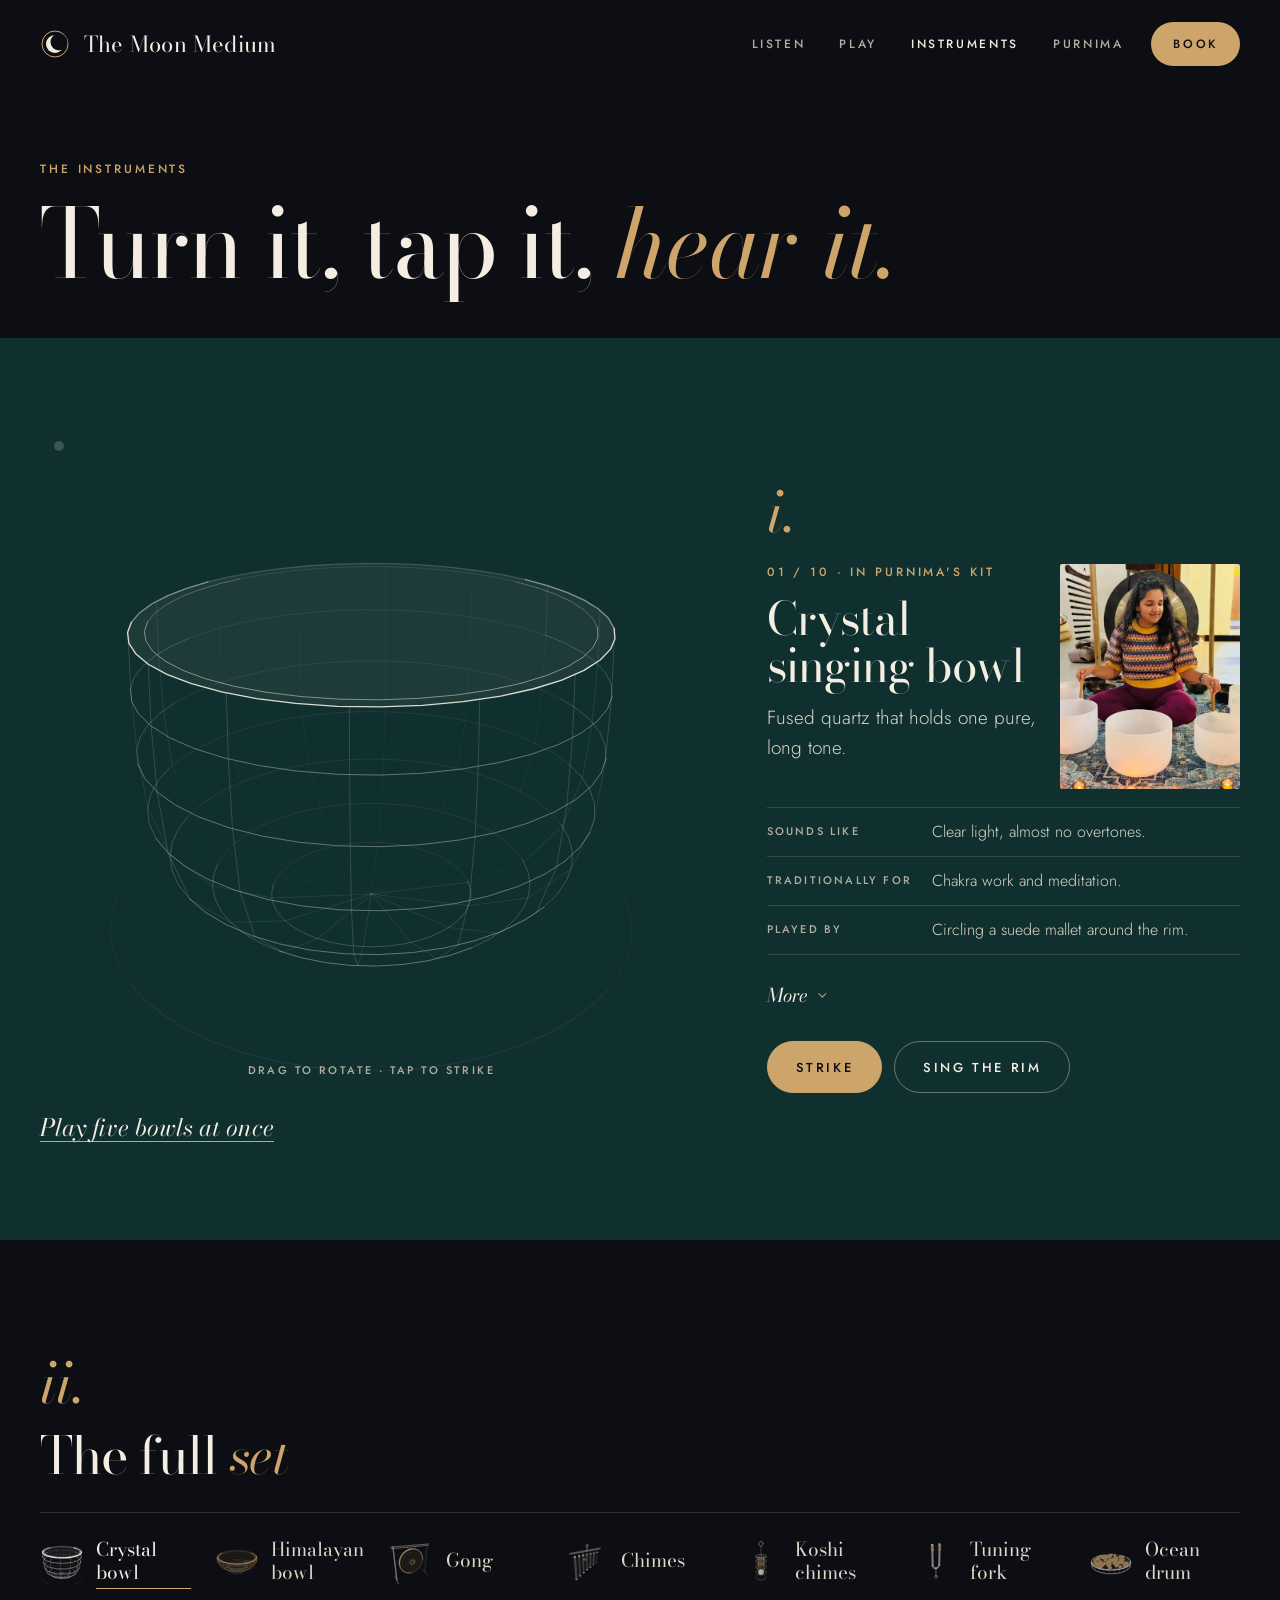
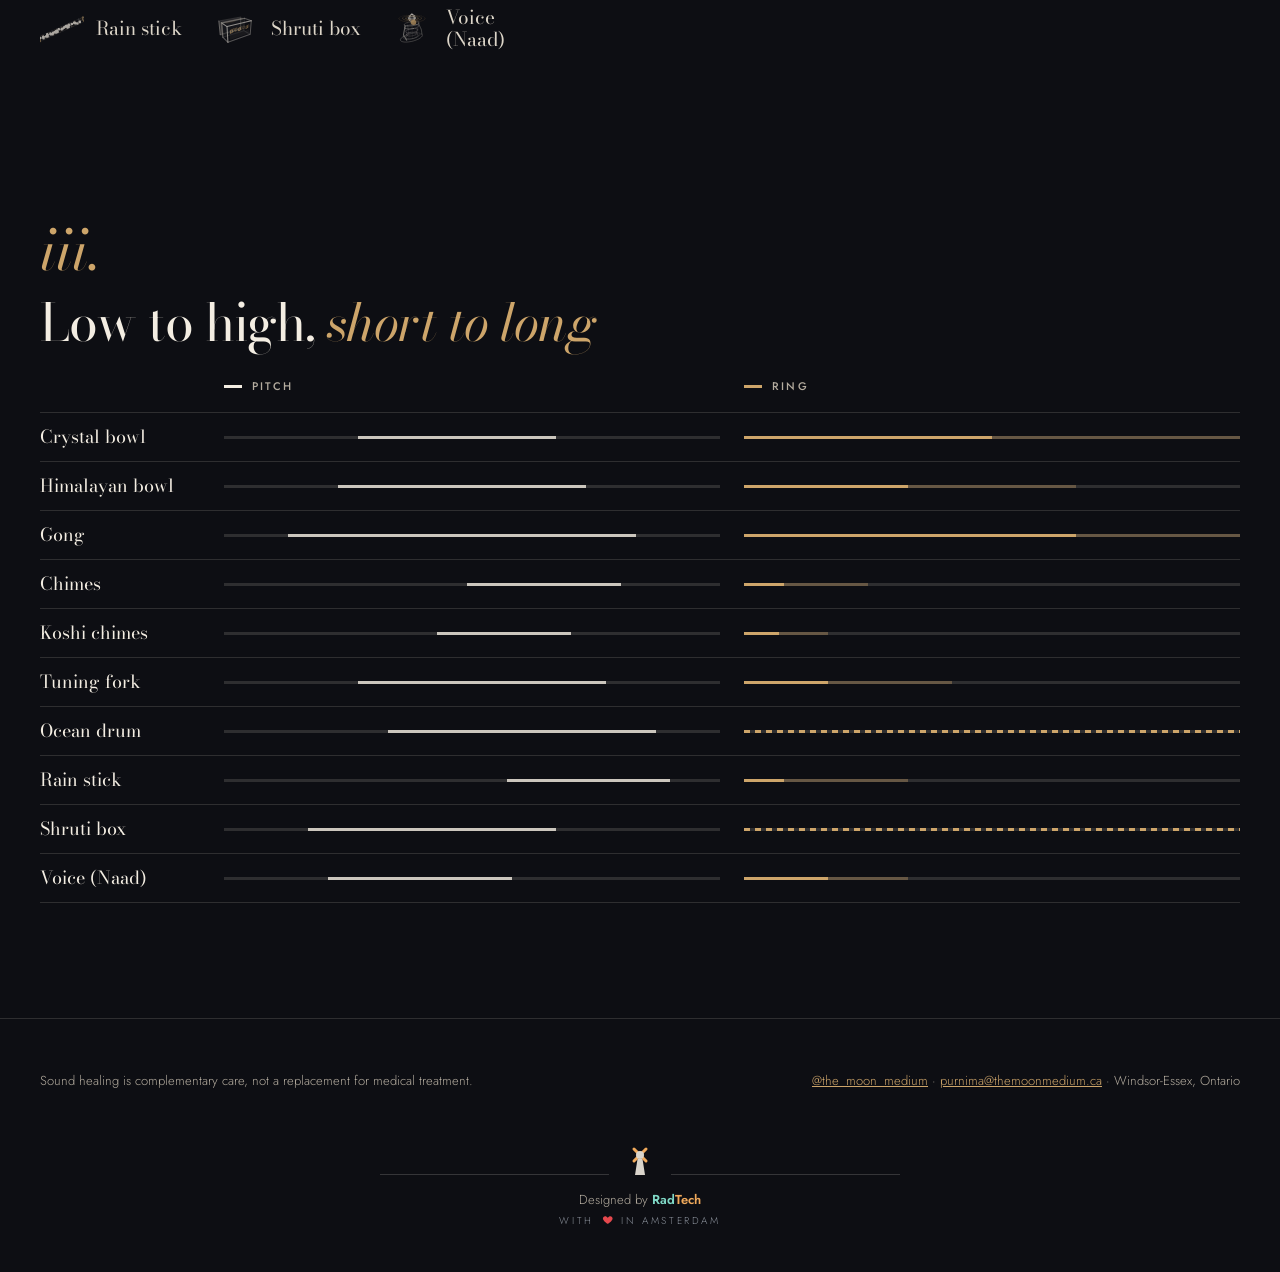
==== instruments.html @ c19d8ddb "The Moon Medium: sound healing site for Purnima Ranawat" ====
<!doctype html><html lang="en"><head>
<meta charset="utf-8"><meta name="viewport" content="width=device-width, initial-scale=1">
<title>Instruments · The Moon Medium</title>
<meta name="description" content="Turn, tap and hear the instruments of a sound bath: crystal and Himalayan singing bowls, gong, chimes, koshi, tuning fork, ocean drum, rain stick, shruti box and voice.">
<meta name="theme-color" content="#0D0E13">
<link rel="icon" href="assets/img/moon.svg" type="image/svg+xml">
<script>document.documentElement.classList.add('js')</script>
<link rel="preconnect" href="https://fonts.googleapis.com"><link rel="preconnect" href="https://fonts.gstatic.com" crossorigin>
<link rel="stylesheet" href="https://fonts.googleapis.com/css2?family=Bodoni+Moda:ital,opsz,wght@0,6..96,400;0,6..96,500;1,6..96,400&amp;family=Jost:wght@300;400;500&amp;display=swap">
<link rel="stylesheet" href="assets/css/base.css"><link rel="stylesheet" href="assets/css/radtech-credit.css"><link rel="stylesheet" href="assets/css/instruments.css">
</head><body>
<a class="skip" href="#main">Skip to content</a>
<header class="site-header"><div class="wrap">
<a class="brand" href="index.html" aria-label="The Moon Medium, home"><svg width="30" height="30" viewBox="0 0 30 30" aria-hidden="true"><circle cx="15" cy="15" r="13" fill="none" stroke="#CDA56A" stroke-width="1"/><circle cx="15" cy="15" r="9" fill="#F3EDE2"/><circle cx="19" cy="13" r="8.5" fill="#0D0E13"/></svg><span>The Moon Medium</span><i class="sound-dot" aria-hidden="true"></i></a>
<nav class="nav" aria-label="Main"><a href="index.html">Listen</a><a href="play.html">Play</a><a href="instruments.html">Instruments</a><a href="purnima.html">Purnima</a><a class="cta" href="lessons.html">Book</a></nav>
</div></header>
<main id="main" class="inst-page">

<section class="wrap inst-hero">
<p class="i-label">The instruments</p>
<h1>Turn it, tap it, <em>hear it.</em></h1>
</section>

<section class="band" aria-label="Featured instrument">
<div class="wrap feature">
<div class="stage-col">
<div class="stage" id="stage" tabindex="0" role="button" aria-label="Crystal singing bowl, 3D model. Drag or use the arrow keys to rotate. Press Enter to strike.">
<canvas id="cv" aria-hidden="true"></canvas>
<i class="stage-moon" aria-hidden="true"></i>
<p class="stage-hint" aria-hidden="true">Drag to rotate · tap to strike</p>
</div>
<a class="i-link" href="play.html">Play five bowls at once</a>
</div>

<div class="panel">
<p class="i-num" aria-hidden="true">i.</p>
<p class="sr-only" id="inst-status" role="status"></p>

<article class="inst on" id="crystal" data-id="crystal" data-model="crystal" data-kind="crystal" data-freq="261.63" data-decay="10" data-sing>
<div class="inst-top"><div>
<p class="inst-num">01 / 10 · In Purnima's kit</p>
<h2>Crystal singing bowl</h2>
<p class="inst-intro">Fused quartz that holds one pure, long tone.</p>
</div>
<img class="inst-ph" src="assets/img/ig/portrait/091-s.webp" srcset="assets/img/ig/portrait/091-s.webp 450w, assets/img/ig/portrait/091.webp 788w" sizes="(min-width: 880px) 180px, 120px" width="180" height="225" loading="lazy" decoding="async" alt="Purnima playing crystal bowls under a gong frame, candles lit">
</div>
<dl class="inst-dl">
<dt>Sounds like</dt><dd>Clear light, almost no overtones.</dd>
<dt>Traditionally for</dt><dd>Chakra work and meditation.</dd>
<dt>Played by</dt><dd>Circling a suede mallet around the rim.</dd>
</dl>
<details class="more"><summary>More</summary>
<p>Quartz fused at high heat and spun in a mould; size and wall thickness set the note. Purnima uses crystal bowls in her sound baths.</p>
</details>
</article>

<article class="inst" id="himalayan" data-id="himalayan" data-model="himalayan" data-kind="himalayan" data-freq="196" data-decay="10" data-sing>
<div class="inst-top"><div>
<p class="inst-num">02 / 10 · In Purnima's kit</p>
<h2>Himalayan singing bowl</h2>
<p class="inst-intro">A metal standing bell, warm and full of overtones.</p>
</div>
<img class="inst-ph" src="assets/img/ig/space/105-s.webp" srcset="assets/img/ig/space/105-s.webp 450w, assets/img/ig/space/105.webp 720w" sizes="(min-width: 880px) 180px, 120px" width="180" height="225" loading="lazy" decoding="async" alt="Himalayan bowls from above on a rug, scattered with flowers">
</div>
<dl class="inst-dl">
<dt>Sounds like</dt><dd>Layered tones that shimmer and beat.</dd>
<dt>Traditionally for</dt><dd>Marking the start and end of meditation.</dd>
<dt>Played by</dt><dd>A padded strike, or rubbing the rim.</dd>
</dl>
<details class="more"><summary>More</summary>
<p>Usually copper and tin bronze, hand hammered or cast in Nepal and northern India. In sound baths they are played around the body, sometimes placed on it.</p>
</details>
</article>

<article class="inst" id="gong" data-id="gong" data-model="gong" data-kind="gong" data-freq="70" data-decay="14">
<div class="inst-top"><div>
<p class="inst-num">03 / 10 · In Purnima's kit</p>
<h2>Gong</h2>
<p class="inst-intro">A bronze disc that swells from a hum into a wave.</p>
</div>
<img class="inst-ph" src="assets/img/ig/portrait/099-s.webp" srcset="assets/img/ig/portrait/099-s.webp 451w, assets/img/ig/portrait/099.webp 640w" sizes="(min-width: 880px) 180px, 120px" width="180" height="225" loading="lazy" decoding="async" alt="Purnima outdoors before a gong on a wooden frame">
</div>
<dl class="inst-dl">
<dt>Sounds like</dt><dd>Deep, wide, and slow to fade.</dd>
<dt>Traditionally for</dt><dd>Ceremony, temple ritual and deep rest.</dd>
<dt>Played by</dt><dd>Soft felt mallet, built up in layers.</dd>
</dl>
<details class="more"><summary>More</summary>
<p>Hammered or spun from bronze or nickel silver and hung in a frame. Used across East and Southeast Asia for over a thousand years. Struck softly and repeatedly, the sound builds into a slow swell.</p>
</details>
</article>

<article class="inst" id="chimes" data-id="chimes" data-model="chimes" data-kind="chime" data-freq="880" data-decay="3">
<div class="inst-top"><div>
<p class="inst-num">04 / 10 · In Purnima's kit</p>
<h2>Chimes</h2>
<p class="inst-intro">Tuned metal bars hung in a row.</p>
</div>
<img class="inst-ph" src="assets/img/ig/space/061-s.webp" srcset="assets/img/ig/space/061-s.webp 450w, assets/img/ig/space/061.webp 788w" sizes="(min-width: 880px) 180px, 120px" width="180" height="225" loading="lazy" decoding="async" alt="Crystal bowls and cushions set before a gong, ready for a sound bath">
</div>
<dl class="inst-dl">
<dt>Sounds like</dt><dd>A bright, scattered cascade.</dd>
<dt>Traditionally for</dt><dd>Marking a shift or a return.</dd>
<dt>Played by</dt><dd>A finger brushed along the row.</dd>
</dl>
<details class="more"><summary>More</summary>
<p>Aluminum or brass bars cut to different lengths, each a different pitch. Bar chimes are also called a Mark tree.</p>
</details>
</article>

<article class="inst" id="koshi" data-id="koshi" data-model="koshi" data-kind="koshi" data-freq="523.25" data-decay="4">
<p class="inst-num">05 / 10 · Also in sound healing</p>
<h2>Koshi chimes</h2>
<p class="inst-intro">Eight tuned rods inside a bamboo tube.</p>
<dl class="inst-dl">
<dt>Sounds like</dt><dd>Soft wind chimes heard from inside.</dd>
<dt>Traditionally for</dt><dd>Calm, elemental moods in meditation.</dd>
<dt>Played by</dt><dd>Turning it gently by its cord.</dd>
</dl>
<details class="more"><summary>More</summary>
<p>Made in France in four tunings named for the elements: Terra, Aqua, Aria and Ignis. Not part of Purnima's listed kit.</p>
</details>
</article>

<article class="inst" id="tuning-fork" data-id="tuning-fork" data-model="fork" data-kind="fork" data-freq="128" data-decay="6">
<p class="inst-num">06 / 10 · Also in sound healing</p>
<h2>Tuning fork</h2>
<p class="inst-intro">Two prongs, one pure tone, felt more than heard.</p>
<dl class="inst-dl">
<dt>Sounds like</dt><dd>A single, steady, quiet note.</dd>
<dt>Traditionally for</dt><dd>Vibration on points of the body.</dd>
<dt>Played by</dt><dd>A tap on a rubber puck or the knee.</dd>
</dl>
<details class="more"><summary>More</summary>
<p>Invented in 1711 by John Shore to tune instruments. Weighted forks carry small weights for a stronger felt vibration. Not part of Purnima's listed kit.</p>
</details>
</article>

<article class="inst" id="ocean-drum" data-id="ocean-drum" data-model="ocean" data-kind="ocean" data-freq="200" data-decay="6">
<p class="inst-num">07 / 10 · Also in sound healing</p>
<h2>Ocean drum</h2>
<p class="inst-intro">A frame drum filled with rolling steel beads.</p>
<dl class="inst-dl">
<dt>Sounds like</dt><dd>Surf rising and falling on a beach.</dd>
<dt>Traditionally for</dt><dd>Guiding slow, wave-like breathing.</dd>
<dt>Played by</dt><dd>Tilting it slowly with both hands.</dd>
</dl>
<details class="more"><summary>More</summary>
<p>A round frame with a head on both sides, often one clear so you can watch the beads. Not part of Purnima's listed kit.</p>
</details>
</article>

<article class="inst" id="rain-stick" data-id="rain-stick" data-model="rain" data-kind="rain" data-freq="2000" data-decay="4">
<p class="inst-num">08 / 10 · Also in sound healing</p>
<h2>Rain stick</h2>
<p class="inst-intro">A hollow tube where seeds fall through pins.</p>
<dl class="inst-dl">
<dt>Sounds like</dt><dd>Steady rain that slowly settles.</dd>
<dt>Traditionally for</dt><dd>Calling the rain, and relaxation today.</dd>
<dt>Played by</dt><dd>Turning it slowly end over end.</dd>
</dl>
<details class="more"><summary>More</summary>
<p>Traditionally a dried cactus stem with its spines pushed inward, filled with pebbles and sealed. Often credited to peoples of Chile and Peru. Not part of Purnima's listed kit.</p>
</details>
</article>

<article class="inst" id="shruti-box" data-id="shruti-box" data-model="shruti" data-kind="shruti" data-freq="130.81" data-decay="5">
<p class="inst-num">09 / 10 · Also in sound healing</p>
<h2>Shruti box</h2>
<p class="inst-intro">A wooden box of reeds and bellows that holds a drone.</p>
<dl class="inst-dl">
<dt>Sounds like</dt><dd>A warm, reedy hum that stays put.</dd>
<dt>Traditionally for</dt><dd>Holding the drone for chant and song.</dd>
<dt>Played by</dt><dd>Pumping the bellows with one hand.</dd>
</dl>
<details class="more"><summary>More</summary>
<p>From India, built like a harmonium without a keyboard. Stops on the front choose the notes, usually the tonic and fifth, Sa and Pa. Not part of Purnima's listed kit.</p>
</details>
</article>

<article class="inst" id="voice" data-id="voice" data-model="voice" data-kind="voice" data-freq="136.1" data-decay="5">
<p class="inst-num">10 / 10 · Also in sound healing</p>
<h2>Voice (Naad)</h2>
<p class="inst-intro">In Naad yoga, the first instrument is your own body.</p>
<dl class="inst-dl">
<dt>Sounds like</dt><dd>A hum you feel in the face and chest.</dd>
<dt>Traditionally for</dt><dd>Mantra, meditation and calming the mind.</dd>
<dt>Played by</dt><dd>Chanting Om, humming, Bhramari breath.</dd>
</dl>
<details class="more"><summary>More</summary>
<p>Bhramari, the humming bee breath, is described in the Hatha Yoga Pradipika: breathe in, then breathe out on a steady hum. Purnima calls herself a Naad Yogini.</p>
</details>
</article>

<div class="btns play">
<button class="btn btn-primary" id="strike" type="button">Strike</button>
<button class="btn" id="sing" type="button" aria-pressed="false">Sing the rim</button>
</div>
</div>
</div>
</section>

<section class="wrap set" aria-labelledby="set-h">
<p class="i-num" aria-hidden="true">ii.</p>
<h2 id="set-h">The full <em>set</em></h2>
<div class="tiles">
<button class="tile" type="button" data-id="crystal" aria-pressed="true"><canvas aria-hidden="true"></canvas><span>Crystal bowl</span></button>
<button class="tile" type="button" data-id="himalayan" aria-pressed="false"><canvas aria-hidden="true"></canvas><span>Himalayan bowl</span></button>
<button class="tile" type="button" data-id="gong" aria-pressed="false"><canvas aria-hidden="true"></canvas><span>Gong</span></button>
<button class="tile" type="button" data-id="chimes" aria-pressed="false"><canvas aria-hidden="true"></canvas><span>Chimes</span></button>
<button class="tile" type="button" data-id="koshi" aria-pressed="false"><canvas aria-hidden="true"></canvas><span>Koshi chimes</span></button>
<button class="tile" type="button" data-id="tuning-fork" aria-pressed="false"><canvas aria-hidden="true"></canvas><span>Tuning fork</span></button>
<button class="tile" type="button" data-id="ocean-drum" aria-pressed="false"><canvas aria-hidden="true"></canvas><span>Ocean drum</span></button>
<button class="tile" type="button" data-id="rain-stick" aria-pressed="false"><canvas aria-hidden="true"></canvas><span>Rain stick</span></button>
<button class="tile" type="button" data-id="shruti-box" aria-pressed="false"><canvas aria-hidden="true"></canvas><span>Shruti box</span></button>
<button class="tile" type="button" data-id="voice" aria-pressed="false"><canvas aria-hidden="true"></canvas><span>Voice (Naad)</span></button>
</div>
</section>

<section class="wrap cmp" aria-labelledby="cmp-h">
<p class="i-num" aria-hidden="true">iii.</p>
<h2 id="cmp-h">Low to high, <em>short to long</em></h2>
<div class="cmp-key" aria-hidden="true"><span></span><span><i class="sw sw-f"></i>Pitch</span><span><i class="sw sw-d"></i>Ring</span></div>
<ul class="cmp-list">
<li><a href="#crystal">Crystal bowl</a><span class="bar f" style="--a:27%;--b:67%"><i></i></span><span class="bar d" style="--a:50%;--b:100%" role="img" aria-label="Pitch about 130 Hz to 2 kHz, rings 30 to 60 seconds"><i></i><i></i></span></li>
<li><a href="#himalayan">Himalayan bowl</a><span class="bar f" style="--a:23%;--b:73%"><i></i></span><span class="bar d" style="--a:33%;--b:67%" role="img" aria-label="Pitch about 100 Hz to 3 kHz, rings 20 to 40 seconds"><i></i><i></i></span></li>
<li><a href="#gong">Gong</a><span class="bar f" style="--a:13%;--b:83%"><i></i></span><span class="bar d" style="--a:67%;--b:100%" role="img" aria-label="Pitch about 50 Hz to 6 kHz, rings 40 to 60 seconds or more"><i></i><i></i></span></li>
<li><a href="#chimes">Chimes</a><span class="bar f" style="--a:49%;--b:80%"><i></i></span><span class="bar d" style="--a:8%;--b:25%" role="img" aria-label="Pitch about 600 Hz to 5 kHz, rings 5 to 15 seconds"><i></i><i></i></span></li>
<li><a href="#koshi">Koshi chimes</a><span class="bar f" style="--a:43%;--b:70%"><i></i></span><span class="bar d" style="--a:7%;--b:17%" role="img" aria-label="Pitch about 400 Hz to 2.5 kHz, rings 4 to 10 seconds"><i></i><i></i></span></li>
<li><a href="#tuning-fork">Tuning fork</a><span class="bar f" style="--a:27%;--b:77%"><i></i></span><span class="bar d" style="--a:17%;--b:42%" role="img" aria-label="Forks from 128 Hz to 4 kHz, rings 10 to 25 seconds"><i></i><i></i></span></li>
<li><a href="#ocean-drum">Ocean drum</a><span class="bar f" style="--a:33%;--b:87%"><i></i></span><span class="bar d held" role="img" aria-label="Pitch about 200 Hz to 8 kHz, sounds while it is played"><i></i></span></li>
<li><a href="#rain-stick">Rain stick</a><span class="bar f" style="--a:57%;--b:90%"><i></i></span><span class="bar d" style="--a:8%;--b:33%" role="img" aria-label="Pitch about 1 kHz to 10 kHz, 5 to 20 seconds per turn"><i></i><i></i></span></li>
<li><a href="#shruti-box">Shruti box</a><span class="bar f" style="--a:17%;--b:67%"><i></i></span><span class="bar d held" role="img" aria-label="Pitch about 65 Hz to 2 kHz, sounds while it is played"><i></i></span></li>
<li><a href="#voice">Voice (Naad)</a><span class="bar f" style="--a:21%;--b:58%"><i></i></span><span class="bar d" style="--a:17%;--b:33%" role="img" aria-label="Pitch about 85 Hz to 1.1 kHz, one breath of 10 to 20 seconds"><i></i><i></i></span></li>
</ul>
</section>

</main>
<footer class="site-footer"><div class="wrap"><p>Sound healing is complementary care, not a replacement for medical treatment.</p><p><a href="https://www.instagram.com/the_moon_medium/">@the_moon_medium</a> · <a href="mailto:purnima@themoonmedium.ca">purnima@themoonmedium.ca</a> · Windsor-Essex, Ontario</p><div class="rt-credit"><a class="rt-link" href="https://radtech.nl" rel="noopener"><span class="rt-horizon" aria-hidden="true"><span class="rt-rule"></span><svg class="rt-mill" viewBox="0 0 30 40" width="30" height="40" focusable="false"><path class="rt-tower" d="M12.5 20h5l2.5 16h-10z"/><g class="rt-blades"><rect x="13.5" y="6" width="3" height="20" rx="1.5" transform="rotate(45 15 16)"/><rect x="13.5" y="6" width="3" height="20" rx="1.5" transform="rotate(135 15 16)"/></g><circle class="rt-tower" cx="15" cy="16" r="4"/></svg><span class="rt-rule"></span></span><span class="rt-lines"><span class="rt-line1">Designed by <b class="rt-word"><span class="rt-rad">Rad</span><span class="rt-tech">Tech</span></b></span> <span class="rt-line2">with <svg class="rt-heart" viewBox="0 0 24 24" aria-hidden="true" focusable="false"><path d="M12 21s-7.5-4.6-9.6-9.3C.9 8.3 3 4.5 6.7 4.5c2.2 0 3.6 1.2 5.3 3.2 1.7-2 3.1-3.2 5.3-3.2 3.7 0 5.8 3.8 4.3 7.2C19.5 16.4 12 21 12 21Z"/></svg><span class="rt-sr">love</span> in Amsterdam</span></span></a></div></div></footer>
<script src="assets/js/audio.js" defer></script><script src="assets/js/site.js" defer></script><script src="assets/js/instruments.js" defer></script>
</body></html>
---- assets/css/base.css ----
/* The Moon Medium v2: shared tokens, reset, header, footer and primitives. */
:root {
  /* v2 palette */
  --ink: #0D0E13;
  --night2: #15171E;
  --teal: #10302F;
  --ivory: #F3EDE2;
  --ivory-2: #DCD5C8;
  --stone: #B4AC9F;
  --brass: #CDA56A;
  --brass-2: #E2C48F;
  --rule: rgba(243, 237, 226, .14);

  /* Old names kept as aliases while the other pages move over. */
  --night: var(--ink);
  --dusk: #15171E;
  --dusk-2: #1C1F28;
  --line: rgba(243, 237, 226, .14);
  --line-2: rgba(243, 237, 226, .24);
  --edge: rgba(243, 237, 226, .38);   /* control borders: about 3.1:1 on ink and on teal */
  --moon: var(--ivory);
  --moon-2: var(--ivory-2);
  --mist: var(--stone);
  --gold: var(--brass);
  --gold-2: var(--brass-2);
  --lilac: var(--stone);
  --serif: "Bodoni Moda", "Didot", Georgia, serif;
  --sans: Jost, "Futura", system-ui, -apple-system, "Segoe UI", sans-serif;

  --r: 2px;
  --pill: 999px;
  --wrap: 1320px;
  --gut: clamp(16px, 4vw, 40px);
  --ease: cubic-bezier(.2, .6, .2, 1);
  color-scheme: dark;
}

*, *::before, *::after { box-sizing: border-box; }
html { -webkit-text-size-adjust: 100%; scroll-behavior: smooth; }
body {
  margin: 0;
  background: var(--ink);
  color: var(--ivory);
  font: 300 18px/1.7 var(--sans);
  -webkit-font-smoothing: antialiased;
  overflow-x: hidden;
}
img, svg { display: block; max-width: 100%; }
a { color: var(--brass); }
a:hover { color: var(--brass-2); }
button, input, select, textarea { font: inherit; color: inherit; }
button { cursor: pointer; }
[hidden] { display: none !important; }
:target, section[id], form[id] { scroll-margin-top: 120px; }
:focus-visible { outline: 2px solid var(--brass); outline-offset: 3px; border-radius: 4px; }
h1, h2, h3 { font-family: var(--serif); font-weight: 400; margin: 0; }
h1 { font-size: clamp(56px, 9vw, 112px); line-height: .95; letter-spacing: -.02em; }
h2 { font-size: clamp(36px, 4.6vw, 52px); line-height: 1.02; letter-spacing: -.01em; }
h3 { font-size: clamp(22px, 2.4vw, 28px); line-height: 1.15; }
h1 em, h2 em, h3 em { color: var(--brass); font-style: italic; }
p { margin: 0; }

.skip { position: absolute; left: -9999px; top: 8px; z-index: 100; padding: 12px 16px; background: var(--brass); color: var(--ink); border-radius: var(--pill); font-weight: 500; }
.skip:focus { left: 8px; }
.sr-only { position: absolute; width: 1px; height: 1px; padding: 0; margin: -1px; overflow: hidden; clip: rect(0 0 0 0); white-space: nowrap; border: 0; }

/* Layout */
.wrap { max-width: var(--wrap); margin: 0 auto; padding-inline: var(--gut); }
.section { padding-block: clamp(64px, 9vw, 120px); }
.stack { display: flex; flex-direction: column; gap: 22px; }
.grid12 { display: grid; grid-template-columns: repeat(12, minmax(0, 1fr)); gap: 32px; }
@media (max-width: 859px) {
  .grid12 { grid-template-columns: minmax(0, 1fr); }
  .grid12 > * { grid-column: 1 / -1 !important; }
}
.band-teal { background: var(--teal); }
.rule-top { border-top: 1px solid var(--rule); }

/* Type helpers */
.eyebrow { font: 500 12px/1.4 var(--sans); letter-spacing: .24em; text-transform: uppercase; color: var(--brass); }
.lede { font-size: 18px; line-height: 1.7; color: var(--ivory-2); max-width: 44ch; }
.muted { color: var(--stone); }
.small { font-size: 13px; }
.numeral { font: italic 400 56px/1 var(--serif); color: var(--brass); }
.tlink { align-self: flex-start; display: inline-flex; align-items: center; min-height: 44px; color: var(--ivory); font: italic 400 22px/1.2 var(--serif); text-decoration-line: underline; text-decoration-color: var(--brass); text-decoration-thickness: 1px; text-underline-offset: 8px; transition: color .3s; }
.tlink:hover { color: var(--brass-2); text-decoration-color: var(--brass-2); }

/* Header: transparent over ink, a blurred veil once the page scrolls. */
.site-header { position: sticky; top: 0; z-index: 50; background: transparent; border-bottom: 1px solid transparent; transition: background .4s, border-color .4s; }
.site-header.scrolled { background: rgba(13, 14, 19, .82); backdrop-filter: blur(12px); -webkit-backdrop-filter: blur(12px); border-bottom-color: var(--rule); }
.site-header .wrap { display: flex; align-items: center; justify-content: space-between; gap: 8px 16px; min-height: 88px; flex-wrap: wrap; }
.brand { display: flex; align-items: center; gap: 14px; color: var(--ivory); text-decoration: none; min-height: 44px; }
.brand span { font: 400 22px/1 var(--serif); letter-spacing: .01em; }
.brand:hover { color: var(--ivory); }
.nav { display: flex; flex-wrap: wrap; gap: 6px; align-items: center; font: 500 12px/1 var(--sans); letter-spacing: .22em; text-transform: uppercase; }
.nav a { min-height: 44px; display: inline-flex; align-items: center; padding: 0 14px; color: var(--stone); text-decoration: none; border-radius: var(--pill); transition: color .3s; }
.nav a:hover, .nav a[aria-current="page"] { color: var(--ivory); }
.nav a.cta { margin-left: 8px; padding: 0 22px; background: var(--brass); color: var(--ink); }
.nav a.cta:hover { background: var(--brass-2); color: var(--ink); }
.sound-dot { width: 7px; height: 7px; border-radius: 50%; background: var(--brass); display: inline-block; margin-left: 4px; opacity: 0; transition: opacity .3s; }
body.sounding .sound-dot { opacity: 1; animation: pulse 1.6s ease-in-out infinite; }
.tab-hidden .sound-dot { animation-play-state: paused; }
@keyframes pulse { 50% { transform: scale(1.8); opacity: .4; } }

/* Phones: brand on one row, the five nav items on the next. */
@media (max-width: 720px) {
  .site-header .wrap { min-height: 0; padding-block: 10px 4px; }
  .nav { width: 100%; justify-content: space-between; gap: 0; letter-spacing: .14em; }
  .nav a { padding: 0 8px; }
  .nav a:first-child { padding-left: 0; }
  .nav a.cta { margin-left: 0; padding: 0 16px; }
}
/* 360px leaves 328px. Jost 500 caps at 11px, 32 letters: about 207px of glyphs
   plus 32 x .06em tracking = 21px, so 228px. Padding 4 x 12 + 28 = 76px. Total 304px. */
@media (max-width: 420px) {
  .nav { font-size: 11px; letter-spacing: .08em; }
  .nav a { padding: 0 6px; }
  .nav a.cta { padding: 0 14px; }
}
@media (max-width: 380px) {
  .nav { letter-spacing: .06em; }
  .nav a { padding: 0 5px; }
  .nav a.cta { padding: 0 12px; }
}

/* Buttons */
.btn { min-height: 52px; padding: 0 30px; display: inline-flex; align-items: center; justify-content: center; gap: 10px; border-radius: var(--pill); border: 1px solid rgba(243, 237, 226, .45); background: transparent; color: var(--ivory); text-decoration: none; font: 500 13px/1 var(--sans); letter-spacing: .2em; text-transform: uppercase; transition: background .3s, border-color .3s, color .3s, transform .1s; }
.btn:hover { border-color: var(--ivory); color: var(--ivory); }
.btn:active { transform: scale(.98); }
.btn-primary { background: var(--brass); border-color: var(--brass); color: var(--ink); }
.btn-primary:hover { background: var(--brass-2); border-color: var(--brass-2); color: var(--ink); }
.btn-light { background: var(--ivory); border-color: var(--ivory); color: var(--ink); }
.btn-light:hover { background: #fff; border-color: #fff; color: var(--ink); }
.btns { display: flex; flex-wrap: wrap; gap: 14px; align-items: center; }
@media (max-width: 380px) { .btn { padding: 0 22px; letter-spacing: .14em; } }

/* Surfaces (kept for older page CSS; v2 prefers rules and whitespace) */
.card { background: var(--night2); border: 1px solid var(--rule); border-radius: var(--r); padding: clamp(20px, 3vw, 32px); }
.card-line { border: 1px solid var(--rule); border-radius: var(--r); padding: 24px; }
.pill { min-height: 44px; padding: 0 18px; display: inline-flex; align-items: center; justify-content: center; gap: 8px; border-radius: var(--pill); border: 1px solid var(--edge); background: transparent; color: var(--ivory); font: 400 15px/1 var(--sans); transition: background .3s, border-color .3s, color .3s; }
.pill:hover { border-color: var(--ivory); }
.pill[aria-pressed="true"], .pill.on { background: var(--brass); border-color: var(--brass); color: var(--ink); font-weight: 500; }
.grid-auto { display: grid; grid-template-columns: repeat(auto-fit, minmax(min(100%, 260px), 1fr)); gap: 24px; }
.split { display: grid; grid-template-columns: repeat(auto-fit, minmax(min(100%, 340px), 1fr)); gap: clamp(32px, 5vw, 64px); align-items: center; }
.placeholder { background: var(--night2); border: 1px dashed var(--line-2); border-radius: var(--r); display: flex; align-items: center; justify-content: center; text-align: center; color: var(--stone); font-size: 14px; padding: 24px; }

/* Photography: full colour, 2px corners, never boxed. */
.photo { display: block; width: 100%; height: auto; object-fit: cover; border-radius: var(--r); background: var(--night2); }
.frame { overflow: hidden; border-radius: var(--r); margin: 0; }
.frame > .photo { border-radius: 0; }

/* Form controls */
.field { display: flex; flex-direction: column; gap: 8px; font-size: 14px; color: var(--stone); }
.input { min-height: 48px; background: transparent; color: var(--ivory); border: 1px solid var(--edge); border-radius: var(--r); padding: 0 12px; width: 100%; }
.input:focus { border-color: var(--brass); }
select.input { background: var(--ink); }
textarea.input { padding: 12px; min-height: 120px; resize: vertical; }
/* 16px stops iOS from zooming into focused fields. */
.input, select, textarea, input[type=number], input[type=text], input[type=email], input[type=tel], input[type=date] { font-size: 16px; }
input[type="range"] { accent-color: var(--brass); }

/* Footer */
.site-footer { border-top: 1px solid var(--rule); padding-block: 40px; font-size: 13px; line-height: 1.6; color: var(--stone); }
.site-footer .wrap { display: flex; flex-wrap: wrap; justify-content: space-between; align-items: center; gap: 8px 32px; }
.site-footer p { margin: 0; }
.site-footer a { display: inline-flex; align-items: center; min-height: 44px; }

/* Reveal on scroll (site.js adds .in). Images inside settle from 1.04 to 1. */
.js .reveal { opacity: 0; transform: translateY(16px); transition: opacity .9s var(--ease), transform .9s var(--ease); }
.reveal.in { opacity: 1; transform: none; }
.js .reveal img, .js img.reveal { transform: scale(1.04); transition: transform 1.4s var(--ease), opacity .9s var(--ease); }
.reveal.in img, img.reveal.in { transform: none; }

@media (prefers-reduced-motion: reduce) {
  html { scroll-behavior: auto; }
  *, *::before, *::after { animation-duration: .01ms !important; animation-iteration-count: 1 !important; transition-duration: .01ms !important; }
  .js .reveal, .js .reveal img, .js img.reveal { opacity: 1; transform: none; }
}

/* RadTech credit (assets/css/radtech-credit.css) gets its own row under the footer text. */
.site-footer .rt-credit { flex-basis: 100%; margin-top: 24px; --rt-text: var(--stone); }
---- assets/css/radtech-credit.css ----
/* RadTech maker credit, option E "horizon": a windmill standing on a hairline,
   two centred lines below. Drop the markup from radtech-credit.html into any
   footer and link this file after the site's own CSS. Text inherits the host
   font. Set data-theme="light" on .rt-credit for light footers, or override
   the --rt-* variables to match a site's palette. */
.rt-credit {
  --rt-text: #A3A9B2;
  --rt-text-hover: #EDEAE4;
  --rt-muted: #8A909A;
  --rt-rule: rgba(237, 234, 228, .18);
  --rt-tower: #D9D4CB;
  --rt-blade: #F0A95B;
  --rt-rad: #7FD8C6;
  --rt-tech: #F0A95B;
  --rt-heart: #E5484D;
  width: 100%;
  max-width: 520px;
  margin: 0 auto;
  text-align: center;
  line-height: 1.4;
  font-style: normal;
  letter-spacing: normal;
  text-transform: none;
}
.rt-credit[data-theme="light"] {
  --rt-text: #5B616B;
  --rt-text-hover: #15171C;
  --rt-muted: #5B616B;
  --rt-rule: rgba(21, 23, 28, .16);
  --rt-tower: #3A3F47;
  --rt-blade: #C9781F;
  --rt-rad: #11786A;
  --rt-tech: #A8590F;
}
.rt-credit a.rt-link { position: relative; display: flex; flex-direction: column; align-items: center; gap: 12px; min-height: 44px; padding: 4px 0; color: var(--rt-text); text-decoration: none; transition: color .3s; }
.rt-credit a.rt-link:hover { color: var(--rt-text-hover); }
.rt-credit a.rt-link:focus-visible { outline: 2px solid currentColor; outline-offset: 4px; border-radius: 4px; }
.rt-credit a.rt-link::before, .rt-credit a.rt-link::after { content: none; }
.rt-credit .rt-horizon { display: flex; align-items: flex-end; gap: 16px; width: 100%; }
.rt-credit .rt-rule { flex: 1; height: 1px; margin-bottom: 4px; background: var(--rt-rule); }
.rt-credit .rt-mill { display: block; flex: none; width: 30px; height: 40px; }
.rt-credit .rt-mill .rt-tower { fill: var(--rt-tower); }
.rt-credit .rt-blades rect { fill: var(--rt-blade); }
/* Dutch mills turn counter-clockwise. */
.rt-credit .rt-blades { transform-origin: 15px 16px; transform-box: view-box; animation: rt-spin 7s linear infinite; }
.rt-credit .rt-lines { display: flex; flex-direction: column; gap: 4px; }
.rt-credit .rt-line1 { font-size: 13px; }
.rt-credit .rt-word { font-family: var(--rt-word-font, inherit); font-weight: 600; letter-spacing: 0; text-transform: none; }
.rt-credit .rt-rad { color: var(--rt-rad); }
.rt-credit .rt-tech { color: var(--rt-tech); }
.rt-credit .rt-line2 { font-size: 10px; letter-spacing: .26em; text-transform: uppercase; color: var(--rt-muted); }
.rt-credit .rt-heart { display: inline-block; width: 1.15em; height: 1.15em; margin: 0 .25em; vertical-align: -.22em; }
.rt-credit .rt-heart path { fill: var(--rt-heart); }
.rt-credit .rt-sr { position: absolute; width: 1px; height: 1px; padding: 0; margin: -1px; overflow: hidden; clip: rect(0 0 0 0); clip-path: inset(50%); white-space: nowrap; border: 0; }
@keyframes rt-spin { to { transform: rotate(-360deg); } }
@media (prefers-reduced-motion: reduce) { .rt-credit .rt-blades { animation: none; } }
@media (forced-colors: active) {
  .rt-credit .rt-heart path, .rt-credit .rt-mill .rt-tower, .rt-credit .rt-blades rect { fill: CanvasText; }
  .rt-credit .rt-rule { background: none; border-top: 1px solid CanvasText; }
}
---- assets/css/instruments.css ----
/* Instruments page, v2 elegant system. Tokens fall back to literal values so the page holds while base.css changes. */
.inst-page {
  --i-disp: "Bodoni Moda", Didot, Georgia, serif;
  --i-body: Jost, system-ui, -apple-system, "Segoe UI", sans-serif;
  --i-ivory: var(--ivory, #F3EDE2);
  --i-ivory-2: var(--ivory-2, #DCD5C8);
  --i-stone: var(--stone, #B4AC9F);
  --i-brass: var(--brass, #CDA56A);
  --i-brass-2: var(--brass-2, #E2C48F);
  --i-ink: var(--ink, #0D0E13);
  --i-teal: var(--teal, #10302F);
  --i-rule: rgba(243, 237, 226, .14);
  --i-ctl: rgba(243, 237, 226, .38);
  font-family: var(--i-body);
  font-weight: 300;
  color: var(--i-ivory);
}
.inst-page h1, .inst-page h2 { font-family: var(--i-disp); font-weight: 400; letter-spacing: -.02em; line-height: 1.02; }
.inst-page h1 em, .inst-page h2 em { color: var(--i-brass); font-style: italic; }
.sr-only { position: absolute; width: 1px; height: 1px; margin: -1px; overflow: hidden; clip: rect(0 0 0 0); white-space: nowrap; }

.i-label, .inst-num { font: 500 12px/1.4 var(--i-body); letter-spacing: .24em; text-transform: uppercase; color: var(--i-brass); }
.i-num { font: italic 400 clamp(40px, 5vw, 56px)/1 var(--i-disp); color: var(--i-brass); }
.i-link { align-self: flex-start; min-height: 44px; display: inline-flex; align-items: center; font: italic 400 clamp(20px, 2vw, 24px)/1.2 var(--i-disp); color: var(--i-ivory); text-decoration: none; background: linear-gradient(var(--i-brass), var(--i-brass)) left calc(100% - 8px) / 100% 1px no-repeat; transition: color .6s ease; }
.i-link:hover { color: var(--i-brass-2); }

.inst-hero { padding-block: clamp(32px, 6vw, 72px) clamp(28px, 4vw, 48px); display: flex; flex-direction: column; gap: 18px; }
.inst-hero h1 { font-size: clamp(44px, 7.6vw, 96px); line-height: .98; }

/* the stage sits on a full bleed teal band */
.band { background: var(--i-teal); }
.feature { display: grid; grid-template-columns: 1fr; gap: clamp(32px, 5vw, 64px); align-items: center; padding-block: clamp(40px, 7vw, 104px); }
@media (min-width: 880px) { .feature { grid-template-columns: minmax(0, 1.4fr) minmax(0, 1fr); } }
.stage-col { display: flex; flex-direction: column; gap: 16px; min-width: 0; }
.stage { position: relative; aspect-ratio: 1 / 1; max-height: 78vh; width: 100%; margin-inline: auto; background: transparent; overflow: hidden; touch-action: pan-y; cursor: grab; user-select: none; -webkit-user-select: none; -webkit-tap-highlight-color: transparent; }
.stage:active { cursor: grabbing; }
.stage:focus-visible { outline: 1px solid var(--i-brass); outline-offset: 4px; border-radius: 2px; }
.stage canvas { position: absolute; inset: 0; width: 100%; height: 100%; display: block; }
.stage-hint { position: absolute; left: 0; right: 0; bottom: 12px; text-align: center; font: 500 11px/1.4 var(--i-body); letter-spacing: .22em; text-transform: uppercase; color: var(--i-stone); pointer-events: none; }
.stage-moon { position: absolute; top: 14px; left: 14px; width: 10px; height: 10px; border-radius: 50%; background: var(--i-ivory); opacity: calc(.2 + var(--lv, 0) * .8); box-shadow: 0 0 calc(var(--lv, 0) * 18px) rgba(243, 237, 226, .5); pointer-events: none; }

/* detail panel: clean type, hairline rules between rows */
.panel { display: flex; flex-direction: column; gap: 24px; min-width: 0; }
.inst { display: flex; flex-direction: column; gap: 18px; }
.js .inst:not(.on) { display: none; }
.inst.on { animation: inst-in .7s cubic-bezier(.2, .7, .2, 1) both; }
@keyframes inst-in { from { opacity: 0; transform: translateY(6px); } }
.inst-top { display: grid; grid-template-columns: minmax(0, 1fr) auto; gap: 20px; align-items: start; }
.inst-top > div { display: flex; flex-direction: column; gap: 14px; min-width: 0; }
.inst h2 { font-size: clamp(32px, 3.6vw, 46px); }
.inst-intro { font-size: clamp(17px, 1.5vw, 19px); line-height: 1.6; color: var(--i-ivory-2); }
.inst-ph { width: 120px; height: auto; aspect-ratio: 4 / 5; object-fit: cover; border-radius: 2px; background: rgba(243, 237, 226, .06); }
@media (min-width: 880px) { .inst-ph { width: 150px; } }
@media (min-width: 1100px) { .inst-ph { width: 180px; } }
@media (max-width: 400px) { .inst-ph { width: 96px; } }
.inst-dl { margin: 0; display: grid; grid-template-columns: auto 1fr; font-size: 16px; line-height: 1.5; border-bottom: 1px solid var(--i-rule); }
.inst-dl dt, .inst-dl dd { padding-block: 12px; border-top: 1px solid var(--i-rule); }
.inst-dl dt { padding-right: 20px; font: 500 11px/2 var(--i-body); letter-spacing: .2em; text-transform: uppercase; color: var(--i-stone); }
.inst-dl dd { margin: 0; color: var(--i-ivory-2); }
@media (max-width: 420px) {
  .inst-dl { grid-template-columns: 1fr; }
  .inst-dl dt { padding-bottom: 0; }
  .inst-dl dd { padding-top: 2px; border-top: 0; }
}
.more { font-size: 15px; color: var(--i-stone); }
.more summary { min-height: 44px; display: inline-flex; align-items: center; gap: 10px; cursor: pointer; color: var(--i-ivory); list-style: none; font: italic 400 19px/1 var(--i-disp); }
.more summary::-webkit-details-marker { display: none; }
.more summary::after { content: ""; width: 6px; height: 6px; border-right: 1px solid var(--i-brass); border-bottom: 1px solid var(--i-brass); transform: rotate(45deg) translateY(-2px); transition: transform .4s ease; }
.more[open] summary::after { transform: rotate(225deg) translateY(-2px); }
.more p { line-height: 1.7; max-width: 52ch; }

html:not(.js) .play { display: none; }
.btn[hidden] { display: none; }
.play { display: flex; flex-wrap: wrap; gap: 12px; }
.play .btn { min-height: 52px; padding: 0 28px; border-radius: 999px; font: 500 13px/1 var(--i-body); letter-spacing: .2em; text-transform: uppercase; border: 1px solid var(--i-ctl); background: transparent; color: var(--i-ivory); transition: background .4s ease, border-color .4s ease, color .4s ease; }
.play .btn:hover { border-color: var(--i-ivory); }
.play .btn-primary { background: var(--i-brass); border-color: var(--i-brass); color: var(--i-ink); }
.play .btn-primary:hover { background: var(--i-brass-2); border-color: var(--i-brass-2); color: var(--i-ink); }
#sing[aria-pressed="true"] { border-color: var(--i-brass); color: var(--i-brass); }

/* the full set: glyph and name, a brass underline marks the one on stage */
.set { display: flex; flex-direction: column; gap: 18px; padding-block: clamp(64px, 9vw, 120px) clamp(40px, 6vw, 72px); }
.set h2, .cmp h2 { font-size: clamp(34px, 4.4vw, 52px); }
.tiles { margin-top: 12px; display: grid; grid-template-columns: repeat(auto-fill, minmax(min(100%, 150px), 1fr)); gap: 6px 24px; border-top: 1px solid var(--i-rule); padding-top: 18px; }
.tile { min-height: 56px; padding: 4px 0; border: 0; background: none; color: var(--i-ivory-2); display: flex; align-items: center; gap: 12px; text-align: left; }
.tile canvas { flex: none; width: 44px; height: 44px; display: block; pointer-events: none; opacity: .75; transition: opacity .5s ease; }
.tile span { font: 400 19px/1.2 var(--i-disp); padding-block: 4px; background: linear-gradient(var(--i-brass), var(--i-brass)) left bottom / 0 1px no-repeat; transition: background-size .6s ease, color .5s ease; }
.tile:hover { color: var(--i-ivory); }
.tile:hover canvas, .tile[aria-pressed="true"] canvas { opacity: 1; }
.tile[aria-pressed="true"] { color: var(--i-ivory); }
.tile[aria-pressed="true"] span { background-size: 100% 1px; }
.tile:focus-visible { outline-offset: 2px; }

/* compare: pitch and ring time as fine bars */
.cmp { display: flex; flex-direction: column; gap: 18px; padding-block: clamp(48px, 7vw, 96px) clamp(64px, 9vw, 120px); }
.cmp-key, .cmp-list li { display: grid; grid-template-columns: minmax(7.5rem, 10rem) 1fr 1fr; gap: 6px 24px; align-items: center; }
.cmp-key { margin-top: 12px; font: 500 11px/1.4 var(--i-body); letter-spacing: .2em; text-transform: uppercase; color: var(--i-stone); }
.cmp-key span { display: inline-flex; align-items: center; gap: 10px; }
.sw { width: 18px; height: 3px; display: inline-block; }
.sw-f { background: var(--i-ivory); }
.sw-d { background: var(--i-brass); }
.cmp-list { list-style: none; margin: 0; padding: 0; border-bottom: 1px solid var(--i-rule); }
.cmp-list li { border-top: 1px solid var(--i-rule); }
.cmp-list a { min-height: 48px; display: inline-flex; align-items: center; color: var(--i-ivory); text-decoration: none; font: 400 18px/1.2 var(--i-disp); transition: color .4s ease; }
.cmp-list a:hover { color: var(--i-brass); }
.bar { position: relative; height: 3px; background: var(--i-rule); }
.bar i { position: absolute; top: 0; bottom: 0; }
.bar.f i { left: var(--a); right: calc(100% - var(--b)); background: var(--i-ivory); opacity: .8; }
.bar.d i { left: 0; width: var(--b); background: var(--i-brass); opacity: .35; }
.bar.d i + i { width: var(--a); opacity: 1; }
.bar.held i { width: 100%; opacity: 1; background: repeating-linear-gradient(90deg, var(--i-brass) 0 6px, transparent 6px 11px); }
@media (max-width: 600px) {
  .cmp-key, .cmp-list li { grid-template-columns: 1fr 1fr; }
  .cmp-key span:first-child { display: none; }
  .cmp-list a { grid-column: 1 / -1; }
  .cmp-list li { padding-bottom: 16px; }
}
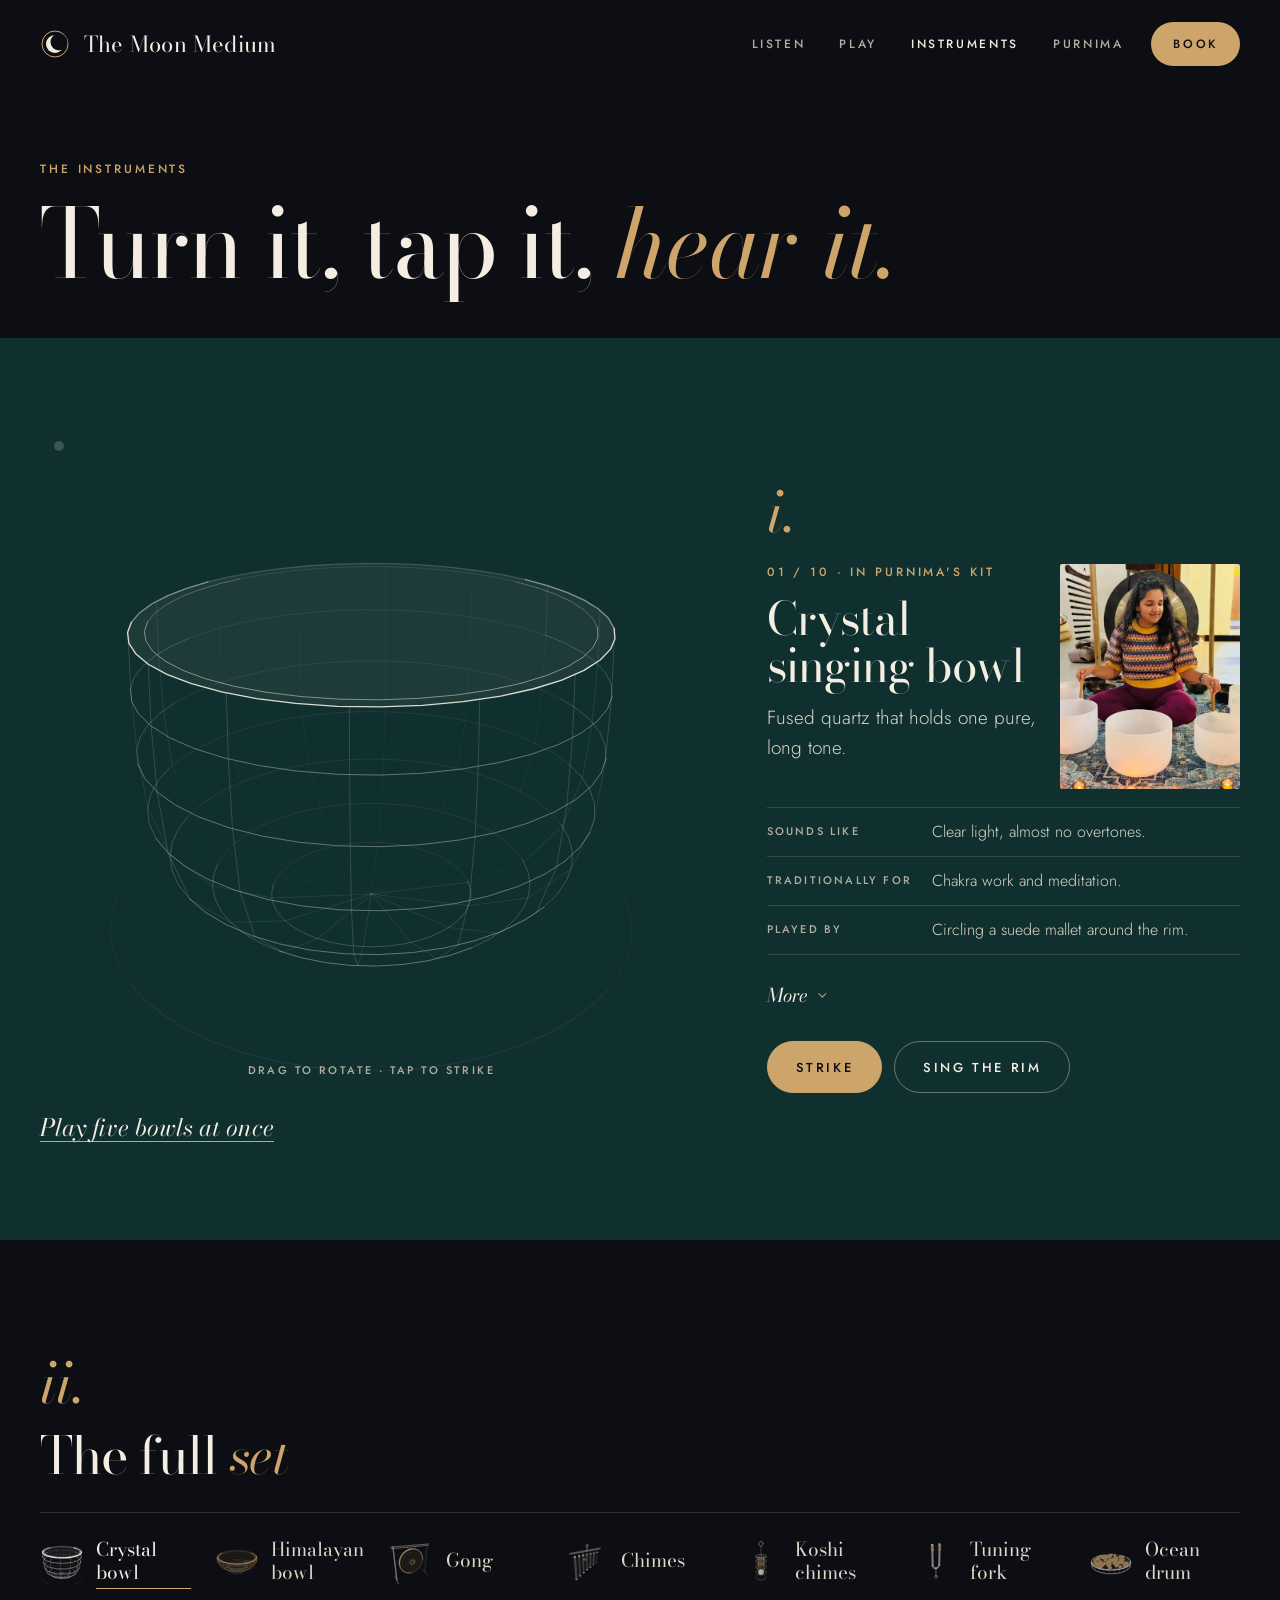
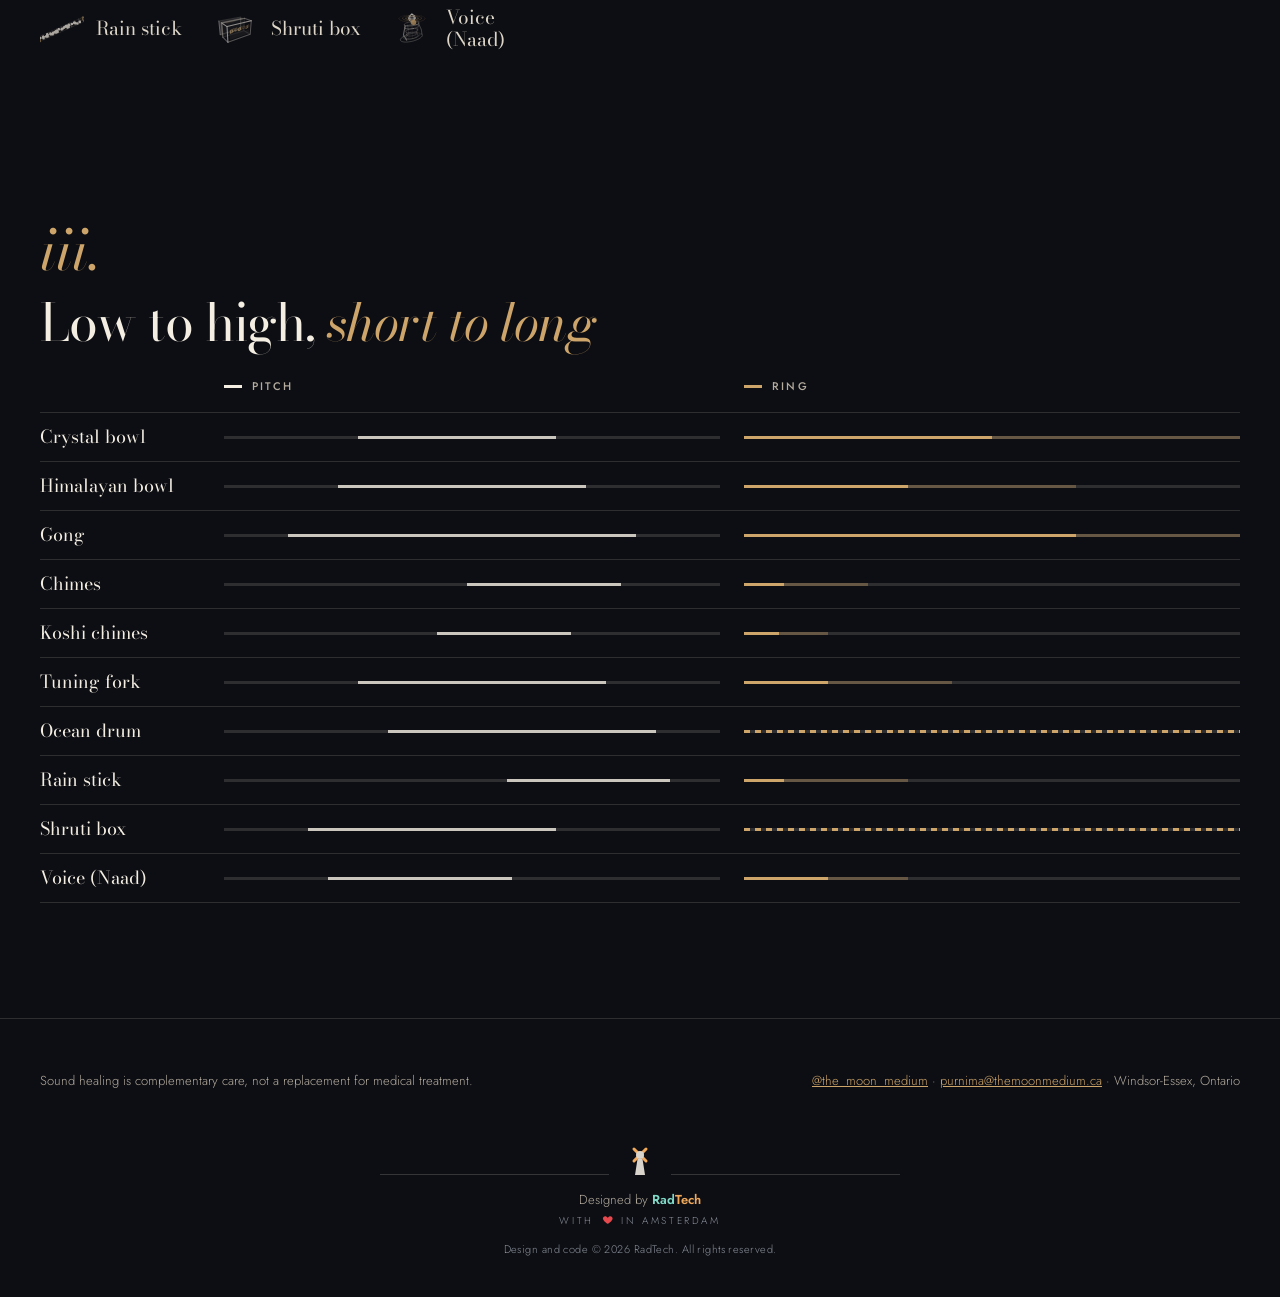
==== commit f8df42f3: "Add RadTech copyright line to the footer credit and a COPYRIGHT notice" ====
--- a/instruments.html
+++ b/instruments.html
@@ -236,6 +236,6 @@
 </section>
 
 </main>
-<footer class="site-footer"><div class="wrap"><p>Sound healing is complementary care, not a replacement for medical treatment.</p><p><a href="https://www.instagram.com/the_moon_medium/">@the_moon_medium</a> · <a href="mailto:purnima@themoonmedium.ca">purnima@themoonmedium.ca</a> · Windsor-Essex, Ontario</p><div class="rt-credit"><a class="rt-link" href="https://radtech.nl" rel="noopener"><span class="rt-horizon" aria-hidden="true"><span class="rt-rule"></span><svg class="rt-mill" viewBox="0 0 30 40" width="30" height="40" focusable="false"><path class="rt-tower" d="M12.5 20h5l2.5 16h-10z"/><g class="rt-blades"><rect x="13.5" y="6" width="3" height="20" rx="1.5" transform="rotate(45 15 16)"/><rect x="13.5" y="6" width="3" height="20" rx="1.5" transform="rotate(135 15 16)"/></g><circle class="rt-tower" cx="15" cy="16" r="4"/></svg><span class="rt-rule"></span></span><span class="rt-lines"><span class="rt-line1">Designed by <b class="rt-word"><span class="rt-rad">Rad</span><span class="rt-tech">Tech</span></b></span> <span class="rt-line2">with <svg class="rt-heart" viewBox="0 0 24 24" aria-hidden="true" focusable="false"><path d="M12 21s-7.5-4.6-9.6-9.3C.9 8.3 3 4.5 6.7 4.5c2.2 0 3.6 1.2 5.3 3.2 1.7-2 3.1-3.2 5.3-3.2 3.7 0 5.8 3.8 4.3 7.2C19.5 16.4 12 21 12 21Z"/></svg><span class="rt-sr">love</span> in Amsterdam</span></span></a></div></div></footer>
+<footer class="site-footer"><div class="wrap"><p>Sound healing is complementary care, not a replacement for medical treatment.</p><p><a href="https://www.instagram.com/the_moon_medium/">@the_moon_medium</a> · <a href="mailto:purnima@themoonmedium.ca">purnima@themoonmedium.ca</a> · Windsor-Essex, Ontario</p><div class="rt-credit"><a class="rt-link" href="https://radtech.nl" rel="noopener"><span class="rt-horizon" aria-hidden="true"><span class="rt-rule"></span><svg class="rt-mill" viewBox="0 0 30 40" width="30" height="40" focusable="false"><path class="rt-tower" d="M12.5 20h5l2.5 16h-10z"/><g class="rt-blades"><rect x="13.5" y="6" width="3" height="20" rx="1.5" transform="rotate(45 15 16)"/><rect x="13.5" y="6" width="3" height="20" rx="1.5" transform="rotate(135 15 16)"/></g><circle class="rt-tower" cx="15" cy="16" r="4"/></svg><span class="rt-rule"></span></span><span class="rt-lines"><span class="rt-line1">Designed by <b class="rt-word"><span class="rt-rad">Rad</span><span class="rt-tech">Tech</span></b></span> <span class="rt-line2">with <svg class="rt-heart" viewBox="0 0 24 24" aria-hidden="true" focusable="false"><path d="M12 21s-7.5-4.6-9.6-9.3C.9 8.3 3 4.5 6.7 4.5c2.2 0 3.6 1.2 5.3 3.2 1.7-2 3.1-3.2 5.3-3.2 3.7 0 5.8 3.8 4.3 7.2C19.5 16.4 12 21 12 21Z"/></svg><span class="rt-sr">love</span> in Amsterdam</span></span></a><p class="rt-legal">Design and code © 2026 RadTech. All rights reserved.</p></div></div></footer>
 <script src="assets/js/audio.js" defer></script><script src="assets/js/site.js" defer></script><script src="assets/js/instruments.js" defer></script>
 </body></html>
--- a/assets/css/radtech-credit.css
+++ b/assets/css/radtech-credit.css
@@ -52,6 +52,7 @@
 .rt-credit .rt-heart { display: inline-block; width: 1.15em; height: 1.15em; margin: 0 .25em; vertical-align: -.22em; }
 .rt-credit .rt-heart path { fill: var(--rt-heart); }
 .rt-credit .rt-sr { position: absolute; width: 1px; height: 1px; padding: 0; margin: -1px; overflow: hidden; clip: rect(0 0 0 0); clip-path: inset(50%); white-space: nowrap; border: 0; }
+.rt-credit .rt-legal { margin: 10px 0 0; font-size: 11px; letter-spacing: .04em; color: var(--rt-muted); }
 @keyframes rt-spin { to { transform: rotate(-360deg); } }
 @media (prefers-reduced-motion: reduce) { .rt-credit .rt-blades { animation: none; } }
 @media (forced-colors: active) {
